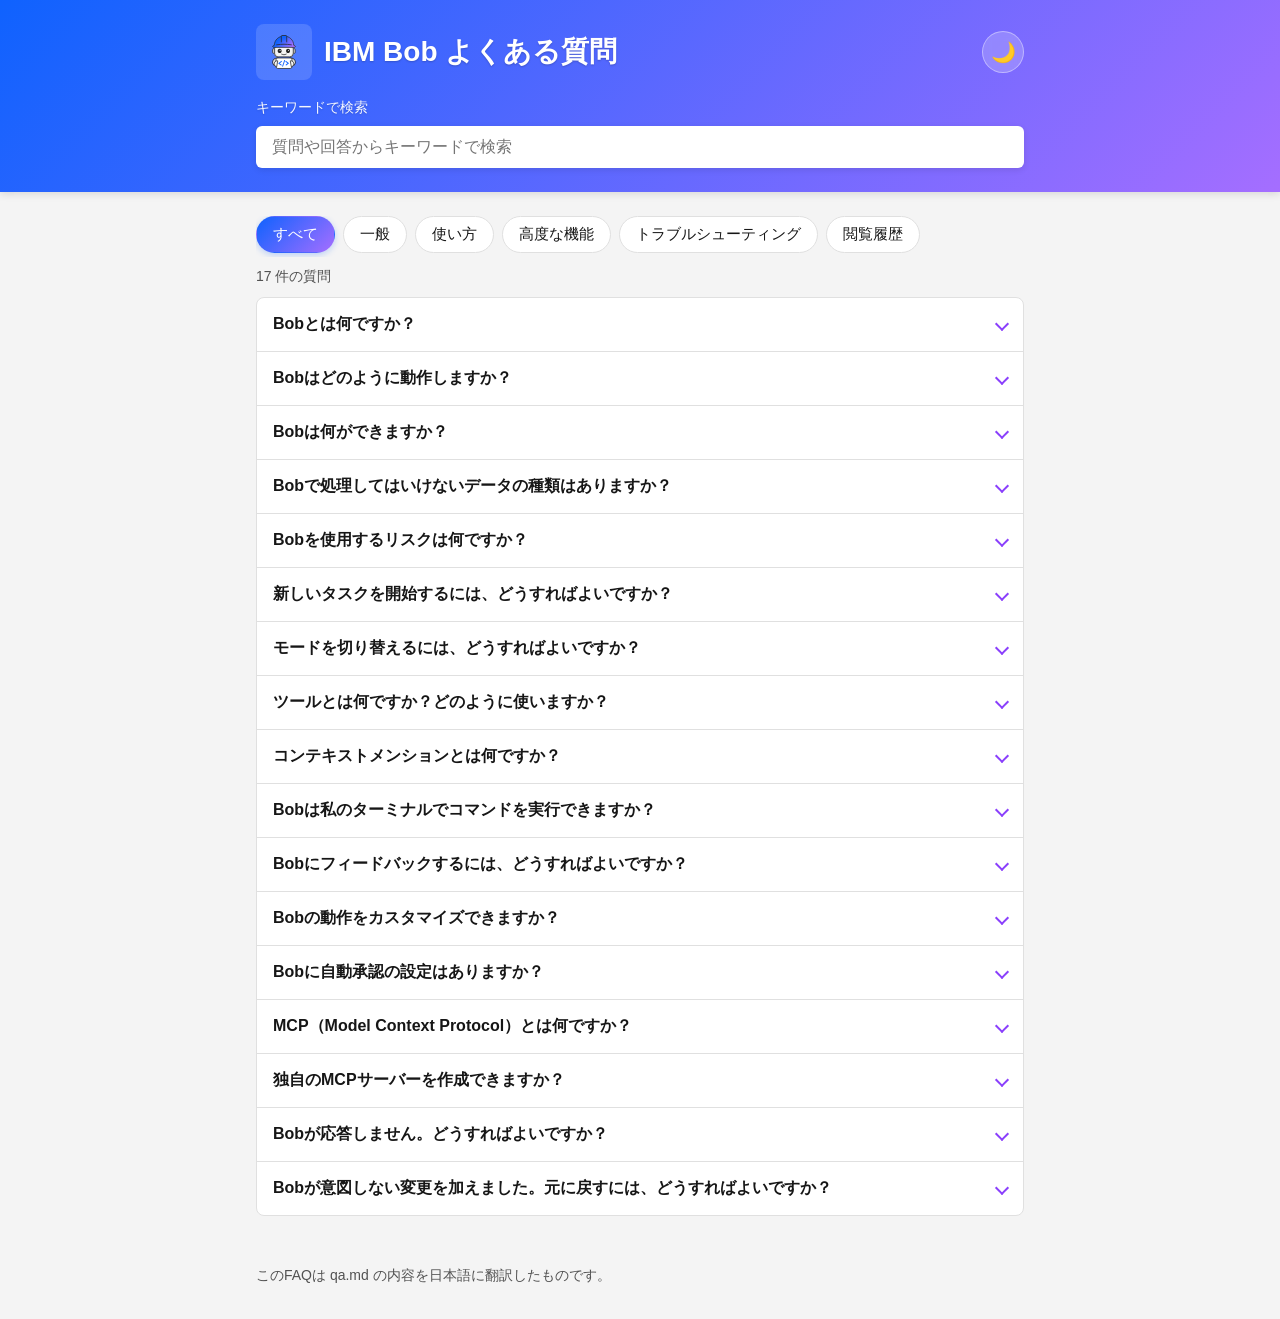
==== faq-site/index.html @ 59bea47f "feat: 日本語FAQサイトの新規実装およびBobテーマ・ダークモード機能の追加 - qa.md の内容（17問）を日本語に翻訳した静的FAQサイトを新規作成 - キーワード即時検索、カテゴリ絞り込" ====
<!DOCTYPE html>
<html lang="ja">
<head>
  <meta charset="UTF-8">
  <meta name="viewport" content="width=device-width, initial-scale=1">
  <title>IBM Bob よくある質問</title>
  <link rel="stylesheet" href="style.css">
</head>
<body>
  <header class="site-header">
    <div class="container">
      <div class="header-top">
        <div class="site-title">
          <a class="site-logo-link" href="https://www.ibm.com/products/bob" target="_blank" rel="noopener noreferrer" aria-label="IBM Bob 公式サイト（新しいタブで開きます）">
            <img class="site-logo" src="bob.svg" alt="IBM Bob ロゴ" width="48" height="48">
          </a>
          <h1>IBM Bob よくある質問</h1>
        </div>
        <button id="theme-toggle" class="theme-toggle" type="button" aria-label="ダークテーマに切り替え" title="テーマ切り替え">
          <span class="theme-icon" aria-hidden="true">🌙</span>
        </button>
      </div>
      <div class="search">
        <label class="search-label" for="search-input">キーワードで検索</label>
        <input id="search-input" class="search-input" type="search"
               placeholder="質問や回答からキーワードで検索" autocomplete="off">
      </div>
    </div>
  </header>

  <main class="container">
    <div id="tabs" class="tabs" role="tablist" aria-label="カテゴリ"></div>

    <p id="count" class="count" aria-live="polite"></p>

    <div id="faq-list" class="faq-list" role="tabpanel"></div>

    <p id="empty" class="empty" hidden>該当する質問が見つかりませんでした。キーワードやカテゴリを変更してください。</p>
  </main>

  <footer class="site-footer">
    <div class="container">このFAQは qa.md の内容を日本語に翻訳したものです。</div>
  </footer>

  <script src="faq-data.js"></script>
  <script src="app.js"></script>
</body>
</html>
---- faq-site/style.css ----
:root {
  --accent-blue: #0f62fe;
  --accent-purple: #8a3ffc;
  --accent-grad: linear-gradient(135deg, #0f62fe, #a56eff);
  --text: #161616;
  --muted: #525252;
  --bg: #ffffff;
  --bg-sub: #f4f4f4;
  --border: #e0e0e0;
  --card-bg: #ffffff;
  --code-bg: #e8e8e8;
  --tab-hover: #f0f3ff;
}

[data-theme="dark"] {
  --accent-blue: #4589ff;
  --accent-purple: #be95ff;
  --accent-grad: linear-gradient(135deg, #4589ff, #be95ff);
  --text: #f4f4f4;
  --muted: #a8a8a8;
  --bg: #161616;
  --bg-sub: #262626;
  --border: #393939;
  --card-bg: #1e1e1e;
  --code-bg: #2d2d2d;
  --tab-hover: #2c2738;
}

* {
  box-sizing: border-box;
}

body {
  margin: 0;
  color: var(--text);
  background: var(--bg-sub);
  font-family: "Hiragino Sans", "Hiragino Kaku Gothic ProN", "Yu Gothic", "Meiryo", sans-serif;
  font-size: 16px;
  line-height: 1.7;
  transition: background-color 0.2s ease, color 0.2s ease;
}

.container {
  max-width: 800px;
  margin: 0 auto;
  padding: 0 16px;
}

/* ヘッダー */
.site-header {
  background: var(--accent-grad);
  padding: 24px 0;
  color: #ffffff;
  box-shadow: 0 2px 8px rgba(0, 0, 0, 0.12);
}

.header-top {
  display: flex;
  align-items: center;
  justify-content: space-between;
  gap: 16px;
  margin-bottom: 16px;
}

.site-title {
  display: flex;
  align-items: center;
  gap: 12px;
}

.site-logo-link {
  display: inline-flex;
  align-items: center;
  justify-content: center;
  border-radius: 8px;
  line-height: 0;
  background: rgba(255, 255, 255, 0.15);
  padding: 4px;
  transition: transform 0.2s ease, background-color 0.2s ease;
}

.site-logo-link:hover {
  transform: scale(1.05);
  background: rgba(255, 255, 255, 0.25);
}

.site-logo {
  flex-shrink: 0;
  display: block;
}

.site-title h1 {
  margin: 0;
  font-size: 1.75rem;
  line-height: 1.3;
  color: #ffffff;
  text-shadow: 0 1px 2px rgba(0, 0, 0, 0.2);
}

/* テーマ切り替えボタン */
.theme-toggle {
  display: inline-flex;
  align-items: center;
  justify-content: center;
  width: 42px;
  height: 42px;
  padding: 0;
  background: rgba(255, 255, 255, 0.2);
  border: 1px solid rgba(255, 255, 255, 0.4);
  border-radius: 50%;
  cursor: pointer;
  font-size: 1.25rem;
  color: #ffffff;
  flex-shrink: 0;
  backdrop-filter: blur(4px);
  transition: background-color 0.2s ease, border-color 0.2s ease, transform 0.15s ease;
}

.theme-toggle:hover {
  background: rgba(255, 255, 255, 0.35);
  border-color: #ffffff;
  transform: scale(1.08);
}

.theme-toggle:active {
  transform: scale(0.95);
}

.search-label {
  display: block;
  margin-bottom: 6px;
  font-size: 0.875rem;
  font-weight: 500;
  color: rgba(255, 255, 255, 0.95);
  text-shadow: 0 1px 2px rgba(0, 0, 0, 0.15);
}

.search-input {
  width: 100%;
  padding: 10px 14px;
  font-size: 1rem;
  font-family: inherit;
  color: #161616;
  background: #ffffff;
  border: 2px solid transparent;
  border-radius: 6px;
  box-shadow: 0 2px 6px rgba(0, 0, 0, 0.1);
  transition: border-color 0.2s ease, box-shadow 0.2s ease;
}

.search-input:focus {
  outline: none;
  border-color: #ffffff;
  box-shadow: 0 0 0 3px rgba(255, 255, 255, 0.4);
}

/* タブ */
.tabs {
  display: flex;
  gap: 8px;
  margin: 24px 0 8px;
  padding-bottom: 4px;
  overflow-x: auto;
}

.tab {
  flex-shrink: 0;
  padding: 8px 16px;
  font-size: 0.9375rem;
  font-family: inherit;
  font-weight: 500;
  color: var(--text);
  background: var(--bg);
  border: 1px solid var(--border);
  border-radius: 999px;
  cursor: pointer;
  white-space: nowrap;
  transition: all 0.2s ease;
}

.tab:hover {
  background: var(--tab-hover);
  border-color: var(--accent-purple);
  color: var(--accent-purple);
}

.tab[aria-selected="true"] {
  color: #ffffff;
  background: var(--accent-grad);
  border-color: transparent;
  box-shadow: 0 2px 6px rgba(15, 98, 254, 0.25);
}

.tab[aria-selected="true"]:hover {
  opacity: 0.92;
  color: #ffffff;
}

/* 件数 */
.count {
  margin: 8px 0;
  font-size: 0.875rem;
  color: var(--muted);
}

/* FAQ一覧 */
.faq-list {
  background: var(--card-bg);
  border: 1px solid var(--border);
  border-radius: 8px;
  transition: background-color 0.2s ease, border-color 0.2s ease;
}

.faq-list:empty {
  display: none;
}

.faq-item {
  border-bottom: 1px solid var(--border);
}

.faq-item:last-child {
  border-bottom: none;
}

.faq-question {
  margin: 0;
  font-size: 1rem;
}

.faq-toggle {
  display: flex;
  align-items: center;
  justify-content: space-between;
  gap: 12px;
  width: 100%;
  padding: 16px;
  font-size: 1rem;
  font-weight: 600;
  font-family: inherit;
  text-align: left;
  color: var(--text);
  background: transparent;
  border: none;
  cursor: pointer;
  transition: background-color 0.15s ease;
}

.faq-toggle:hover {
  background: var(--bg-sub);
}

.faq-toggle::after {
  content: "";
  flex-shrink: 0;
  width: 8px;
  height: 8px;
  border-right: 2px solid var(--accent-purple);
  border-bottom: 2px solid var(--accent-purple);
  transform: rotate(45deg);
  transition: transform 0.2s ease;
}

.faq-toggle[aria-expanded="true"]::after {
  transform: rotate(-135deg);
}

.faq-answer {
  padding: 0 16px 16px;
}

.faq-answer[hidden] {
  display: none;
}

.faq-answer p,
.faq-answer ul {
  margin: 0 0 8px;
}

.faq-answer ul {
  padding-left: 1.5em;
}

.faq-answer code {
  padding: 2px 6px;
  font-family: Menlo, Consolas, "Courier New", monospace;
  font-size: 0.9em;
  color: var(--text);
  background: var(--code-bg);
  border-radius: 4px;
}

/* 空状態 */
.empty {
  padding: 24px 16px;
  text-align: center;
  color: var(--muted);
  background: var(--card-bg);
  border: 1px solid var(--border);
  border-radius: 8px;
}

.empty[hidden] {
  display: none;
}

/* フッター */
.site-footer {
  margin-top: 32px;
  padding: 16px 0 32px;
  font-size: 0.875rem;
  color: var(--muted);
}

/* フォーカス */
:focus-visible {
  outline: 3px solid var(--accent-purple);
  outline-offset: 2px;
}

.faq-toggle:focus-visible {
  outline-offset: -3px;
}

.site-logo-link:focus-visible {
  outline-offset: 4px;
}

/* モバイル */
@media (max-width: 600px) {
  .site-header {
    padding: 16px 0;
  }

  .site-title h1 {
    font-size: 1.25rem;
  }

  .theme-toggle {
    width: 38px;
    height: 38px;
    font-size: 1.1rem;
  }

  .faq-toggle {
    padding: 14px 12px;
  }

  .faq-answer {
    padding: 0 12px 14px;
  }
}
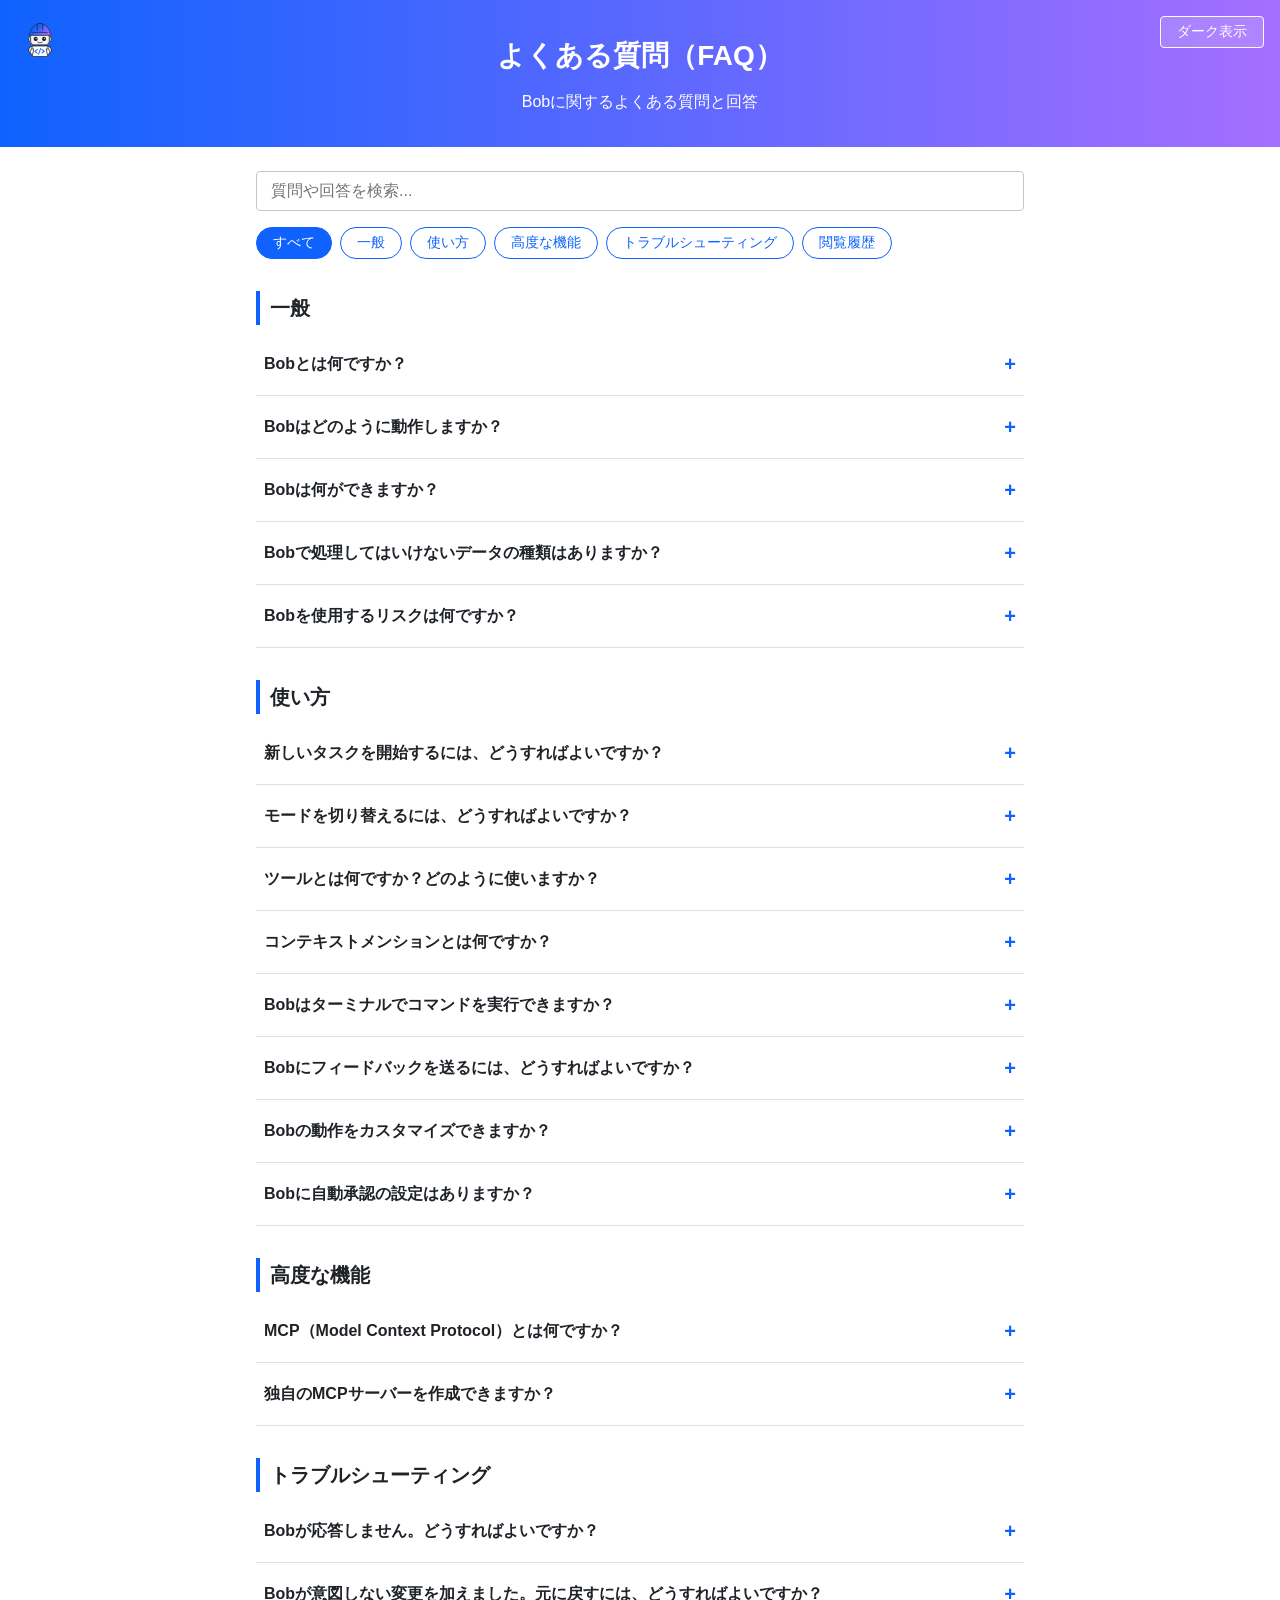
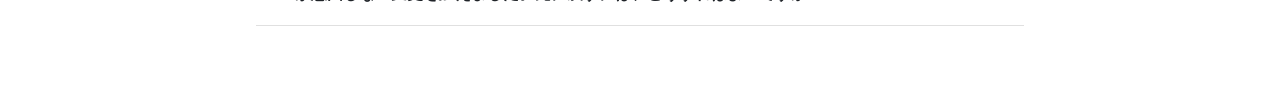
==== commit d24bc399: "feat: add Japanese FAQ site with Bob theme and dark mode - faq-site/ に静的FAQサイト（HTML/CSS/JS、バックエンドなし）" ====
--- a/faq-site/index.html
+++ b/faq-site/index.html
@@ -1,48 +1,70 @@
 <!DOCTYPE html>
 <html lang="ja">
-<head>
-  <meta charset="UTF-8">
-  <meta name="viewport" content="width=device-width, initial-scale=1">
-  <title>IBM Bob よくある質問</title>
-  <link rel="stylesheet" href="style.css">
-</head>
-<body>
-  <header class="site-header">
+  <head>
+    <meta charset="UTF-8" />
+    <title>よくある質問（FAQ）</title>
+    <script>
+      (function () {
+        var theme = null;
+        try {
+          theme = localStorage.getItem("faq-theme");
+        } catch (e) {
+          theme = null;
+        }
+        if (theme !== "light" && theme !== "dark") {
+          theme =
+            window.matchMedia &&
+            window.matchMedia("(prefers-color-scheme: dark)").matches
+              ? "dark"
+              : "light";
+        }
+        document.documentElement.dataset.theme = theme;
+      })();
+    </script>
+    <link rel="stylesheet" href="style.css" />
+  </head>
+  <body>
+    <header class="site-header">
+      <a
+        class="logo-link"
+        href="https://www.ibm.com/products/bob"
+        target="_blank"
+        rel="noopener noreferrer"
+      >
+        <img src="bob.svg" alt="Bob（IBM Bobの製品ページを新しいタブで開く）" />
+      </a>
+      <button
+        id="theme-toggle"
+        class="theme-toggle"
+        type="button"
+        aria-pressed="false"
+      >
+        ダーク表示
+      </button>
+      <h1>よくある質問（FAQ）</h1>
+      <p>Bobに関するよくある質問と回答</p>
+    </header>
+
     <div class="container">
-      <div class="header-top">
-        <div class="site-title">
-          <a class="site-logo-link" href="https://www.ibm.com/products/bob" target="_blank" rel="noopener noreferrer" aria-label="IBM Bob 公式サイト（新しいタブで開きます）">
-            <img class="site-logo" src="bob.svg" alt="IBM Bob ロゴ" width="48" height="48">
-          </a>
-          <h1>IBM Bob よくある質問</h1>
-        </div>
-        <button id="theme-toggle" class="theme-toggle" type="button" aria-label="ダークテーマに切り替え" title="テーマ切り替え">
-          <span class="theme-icon" aria-hidden="true">🌙</span>
-        </button>
-      </div>
-      <div class="search">
-        <label class="search-label" for="search-input">キーワードで検索</label>
-        <input id="search-input" class="search-input" type="search"
-               placeholder="質問や回答からキーワードで検索" autocomplete="off">
-      </div>
+      <section class="controls" aria-label="検索と絞り込み">
+        <input
+          id="search-input"
+          class="search-input"
+          type="search"
+          placeholder="質問や回答を検索..."
+          aria-label="質問や回答を検索"
+        />
+        <nav id="category-nav" class="category-nav" aria-label="カテゴリ"></nav>
+      </section>
+
+      <main id="faq-list"></main>
+
+      <p id="empty-message" class="empty-message" role="status" hidden>
+        該当する質問が見つかりませんでした。キーワードやカテゴリを変更してください。
+      </p>
     </div>
-  </header>
 
-  <main class="container">
-    <div id="tabs" class="tabs" role="tablist" aria-label="カテゴリ"></div>
-
-    <p id="count" class="count" aria-live="polite"></p>
-
-    <div id="faq-list" class="faq-list" role="tabpanel"></div>
-
-    <p id="empty" class="empty" hidden>該当する質問が見つかりませんでした。キーワードやカテゴリを変更してください。</p>
-  </main>
-
-  <footer class="site-footer">
-    <div class="container">このFAQは qa.md の内容を日本語に翻訳したものです。</div>
-  </footer>
-
-  <script src="faq-data.js"></script>
-  <script src="app.js"></script>
-</body>
+    <script src="faq-data.js"></script>
+    <script src="script.js"></script>
+  </body>
 </html>
--- a/faq-site/style.css
+++ b/faq-site/style.css
@@ -1,29 +1,25 @@
 :root {
-  --accent-blue: #0f62fe;
-  --accent-purple: #8a3ffc;
-  --accent-grad: linear-gradient(135deg, #0f62fe, #a56eff);
-  --text: #161616;
-  --muted: #525252;
   --bg: #ffffff;
-  --bg-sub: #f4f4f4;
+  --text: #1f2328;
+  --muted: #57606a;
   --border: #e0e0e0;
-  --card-bg: #ffffff;
-  --code-bg: #e8e8e8;
-  --tab-hover: #f0f3ff;
-}
-
-[data-theme="dark"] {
-  --accent-blue: #4589ff;
-  --accent-purple: #be95ff;
-  --accent-grad: linear-gradient(135deg, #4589ff, #be95ff);
+  --input-border: #c6c6c6;
+  --input-bg: #ffffff;
+  --code-bg: #f0f0f0;
+  --accent: #0f62fe;
+  --accent-contrast: #ffffff;
+}
+
+:root[data-theme="dark"] {
+  --bg: #161616;
   --text: #f4f4f4;
   --muted: #a8a8a8;
-  --bg: #161616;
-  --bg-sub: #262626;
   --border: #393939;
-  --card-bg: #1e1e1e;
-  --code-bg: #2d2d2d;
-  --tab-hover: #2c2738;
+  --input-border: #525252;
+  --input-bg: #262626;
+  --code-bg: #262626;
+  --accent: #78a9ff;
+  --accent-contrast: #161616;
 }
 
 * {
@@ -32,322 +28,173 @@
 
 body {
   margin: 0;
+  background: var(--bg);
   color: var(--text);
-  background: var(--bg-sub);
-  font-family: "Hiragino Sans", "Hiragino Kaku Gothic ProN", "Yu Gothic", "Meiryo", sans-serif;
+  font-family: -apple-system, "Hiragino Sans", "Yu Gothic", "Meiryo", "Segoe UI", sans-serif;
   font-size: 16px;
   line-height: 1.7;
-  transition: background-color 0.2s ease, color 0.2s ease;
+}
+
+.site-header {
+  position: relative;
+  background: linear-gradient(90deg, #0f62fe, #a56eff);
+  color: #ffffff;
+  padding: 32px 16px;
+  text-align: center;
+}
+
+.site-header h1 {
+  margin: 0 0 8px;
+  font-size: 28px;
+}
+
+.site-header p {
+  margin: 0;
+}
+
+.logo-link {
+  position: absolute;
+  top: 16px;
+  left: 16px;
+  display: block;
+}
+
+.logo-link img {
+  display: block;
+  height: 48px;
+  width: auto;
+}
+
+.theme-toggle {
+  position: absolute;
+  top: 16px;
+  right: 16px;
+  padding: 6px 16px;
+  border: 1px solid #ffffff;
+  border-radius: 4px;
+  background: rgba(255, 255, 255, 0.15);
+  color: #ffffff;
+  font-size: 14px;
+  cursor: pointer;
+}
+
+.theme-toggle:focus-visible,
+.logo-link:focus-visible {
+  outline: 2px solid #ffffff;
+  outline-offset: 2px;
 }
 
 .container {
   max-width: 800px;
   margin: 0 auto;
-  padding: 0 16px;
-}
-
-/* ヘッダー */
-.site-header {
-  background: var(--accent-grad);
-  padding: 24px 0;
-  color: #ffffff;
-  box-shadow: 0 2px 8px rgba(0, 0, 0, 0.12);
-}
-
-.header-top {
+  padding: 24px 16px 64px;
+}
+
+.search-input {
+  width: 100%;
+  padding: 10px 14px;
+  border: 1px solid var(--input-border);
+  border-radius: 4px;
+  background: var(--input-bg);
+  color: var(--text);
+  font-size: 16px;
+}
+
+.category-nav {
+  display: flex;
+  flex-wrap: wrap;
+  gap: 8px;
+  margin: 16px 0 24px;
+}
+
+.category-button {
+  padding: 6px 16px;
+  border: 1px solid var(--accent);
+  border-radius: 999px;
+  background: var(--bg);
+  color: var(--accent);
+  font-size: 14px;
+  cursor: pointer;
+}
+
+.category-button[aria-pressed="true"] {
+  background: var(--accent);
+  color: var(--accent-contrast);
+}
+
+.category-title {
+  margin: 32px 0 8px;
+  padding-left: 10px;
+  border-left: 4px solid var(--accent);
+  font-size: 20px;
+}
+
+.faq-item {
+  border-bottom: 1px solid var(--border);
+}
+
+.faq-question {
   display: flex;
   align-items: center;
   justify-content: space-between;
-  gap: 16px;
-  margin-bottom: 16px;
-}
-
-.site-title {
-  display: flex;
-  align-items: center;
-  gap: 12px;
-}
-
-.site-logo-link {
-  display: inline-flex;
-  align-items: center;
-  justify-content: center;
-  border-radius: 8px;
-  line-height: 0;
-  background: rgba(255, 255, 255, 0.15);
-  padding: 4px;
-  transition: transform 0.2s ease, background-color 0.2s ease;
-}
-
-.site-logo-link:hover {
-  transform: scale(1.05);
-  background: rgba(255, 255, 255, 0.25);
-}
-
-.site-logo {
-  flex-shrink: 0;
-  display: block;
-}
-
-.site-title h1 {
-  margin: 0;
-  font-size: 1.75rem;
-  line-height: 1.3;
-  color: #ffffff;
-  text-shadow: 0 1px 2px rgba(0, 0, 0, 0.2);
-}
-
-/* テーマ切り替えボタン */
-.theme-toggle {
-  display: inline-flex;
-  align-items: center;
-  justify-content: center;
-  width: 42px;
-  height: 42px;
-  padding: 0;
-  background: rgba(255, 255, 255, 0.2);
-  border: 1px solid rgba(255, 255, 255, 0.4);
-  border-radius: 50%;
+  width: 100%;
+  padding: 14px 8px;
+  border: none;
+  background: none;
+  color: inherit;
+  font: inherit;
+  font-weight: 600;
+  text-align: left;
   cursor: pointer;
-  font-size: 1.25rem;
-  color: #ffffff;
-  flex-shrink: 0;
-  backdrop-filter: blur(4px);
-  transition: background-color 0.2s ease, border-color 0.2s ease, transform 0.15s ease;
-}
-
-.theme-toggle:hover {
-  background: rgba(255, 255, 255, 0.35);
-  border-color: #ffffff;
-  transform: scale(1.08);
-}
-
-.theme-toggle:active {
-  transform: scale(0.95);
-}
-
-.search-label {
-  display: block;
-  margin-bottom: 6px;
-  font-size: 0.875rem;
-  font-weight: 500;
-  color: rgba(255, 255, 255, 0.95);
-  text-shadow: 0 1px 2px rgba(0, 0, 0, 0.15);
-}
-
-.search-input {
-  width: 100%;
-  padding: 10px 14px;
-  font-size: 1rem;
-  font-family: inherit;
-  color: #161616;
-  background: #ffffff;
-  border: 2px solid transparent;
-  border-radius: 6px;
-  box-shadow: 0 2px 6px rgba(0, 0, 0, 0.1);
-  transition: border-color 0.2s ease, box-shadow 0.2s ease;
-}
-
-.search-input:focus {
-  outline: none;
-  border-color: #ffffff;
-  box-shadow: 0 0 0 3px rgba(255, 255, 255, 0.4);
-}
-
-/* タブ */
-.tabs {
-  display: flex;
-  gap: 8px;
-  margin: 24px 0 8px;
-  padding-bottom: 4px;
-  overflow-x: auto;
-}
-
-.tab {
-  flex-shrink: 0;
-  padding: 8px 16px;
-  font-size: 0.9375rem;
-  font-family: inherit;
-  font-weight: 500;
-  color: var(--text);
-  background: var(--bg);
-  border: 1px solid var(--border);
-  border-radius: 999px;
-  cursor: pointer;
-  white-space: nowrap;
-  transition: all 0.2s ease;
-}
-
-.tab:hover {
-  background: var(--tab-hover);
-  border-color: var(--accent-purple);
-  color: var(--accent-purple);
-}
-
-.tab[aria-selected="true"] {
-  color: #ffffff;
-  background: var(--accent-grad);
-  border-color: transparent;
-  box-shadow: 0 2px 6px rgba(15, 98, 254, 0.25);
-}
-
-.tab[aria-selected="true"]:hover {
-  opacity: 0.92;
-  color: #ffffff;
-}
-
-/* 件数 */
-.count {
-  margin: 8px 0;
-  font-size: 0.875rem;
-  color: var(--muted);
-}
-
-/* FAQ一覧 */
-.faq-list {
-  background: var(--card-bg);
-  border: 1px solid var(--border);
-  border-radius: 8px;
-  transition: background-color 0.2s ease, border-color 0.2s ease;
-}
-
-.faq-list:empty {
-  display: none;
-}
-
-.faq-item {
-  border-bottom: 1px solid var(--border);
-}
-
-.faq-item:last-child {
-  border-bottom: none;
-}
-
-.faq-question {
-  margin: 0;
-  font-size: 1rem;
-}
-
-.faq-toggle {
-  display: flex;
-  align-items: center;
-  justify-content: space-between;
-  gap: 12px;
-  width: 100%;
-  padding: 16px;
-  font-size: 1rem;
-  font-weight: 600;
-  font-family: inherit;
-  text-align: left;
-  color: var(--text);
-  background: transparent;
-  border: none;
-  cursor: pointer;
-  transition: background-color 0.15s ease;
-}
-
-.faq-toggle:hover {
-  background: var(--bg-sub);
-}
-
-.faq-toggle::after {
-  content: "";
-  flex-shrink: 0;
-  width: 8px;
-  height: 8px;
-  border-right: 2px solid var(--accent-purple);
-  border-bottom: 2px solid var(--accent-purple);
-  transform: rotate(45deg);
-  transition: transform 0.2s ease;
-}
-
-.faq-toggle[aria-expanded="true"]::after {
-  transform: rotate(-135deg);
+}
+
+.faq-question::after {
+  content: "+";
+  margin-left: 16px;
+  color: var(--accent);
+  font-size: 20px;
+}
+
+.faq-question[aria-expanded="true"]::after {
+  content: "−";
 }
 
 .faq-answer {
-  padding: 0 16px 16px;
+  padding: 0 8px 12px;
 }
 
 .faq-answer[hidden] {
   display: none;
 }
 
-.faq-answer p,
+.faq-answer p {
+  margin: 0 0 8px;
+}
+
 .faq-answer ul {
   margin: 0 0 8px;
-}
-
-.faq-answer ul {
-  padding-left: 1.5em;
-}
-
-.faq-answer code {
+  padding-left: 24px;
+}
+
+code {
   padding: 2px 6px;
-  font-family: Menlo, Consolas, "Courier New", monospace;
+  border-radius: 3px;
+  background: var(--code-bg);
+  font-family: Menlo, Consolas, monospace;
   font-size: 0.9em;
-  color: var(--text);
-  background: var(--code-bg);
-  border-radius: 4px;
-}
-
-/* 空状態 */
-.empty {
-  padding: 24px 16px;
+}
+
+.empty-message {
+  padding: 32px 0;
+  color: var(--muted);
   text-align: center;
-  color: var(--muted);
-  background: var(--card-bg);
-  border: 1px solid var(--border);
-  border-radius: 8px;
-}
-
-.empty[hidden] {
+}
+
+.empty-message[hidden] {
   display: none;
 }
 
-/* フッター */
-.site-footer {
-  margin-top: 32px;
-  padding: 16px 0 32px;
-  font-size: 0.875rem;
-  color: var(--muted);
-}
-
-/* フォーカス */
 :focus-visible {
-  outline: 3px solid var(--accent-purple);
+  outline: 2px solid var(--accent);
   outline-offset: 2px;
 }
-
-.faq-toggle:focus-visible {
-  outline-offset: -3px;
-}
-
-.site-logo-link:focus-visible {
-  outline-offset: 4px;
-}
-
-/* モバイル */
-@media (max-width: 600px) {
-  .site-header {
-    padding: 16px 0;
-  }
-
-  .site-title h1 {
-    font-size: 1.25rem;
-  }
-
-  .theme-toggle {
-    width: 38px;
-    height: 38px;
-    font-size: 1.1rem;
-  }
-
-  .faq-toggle {
-    padding: 14px 12px;
-  }
-
-  .faq-answer {
-    padding: 0 12px 14px;
-  }
-}
